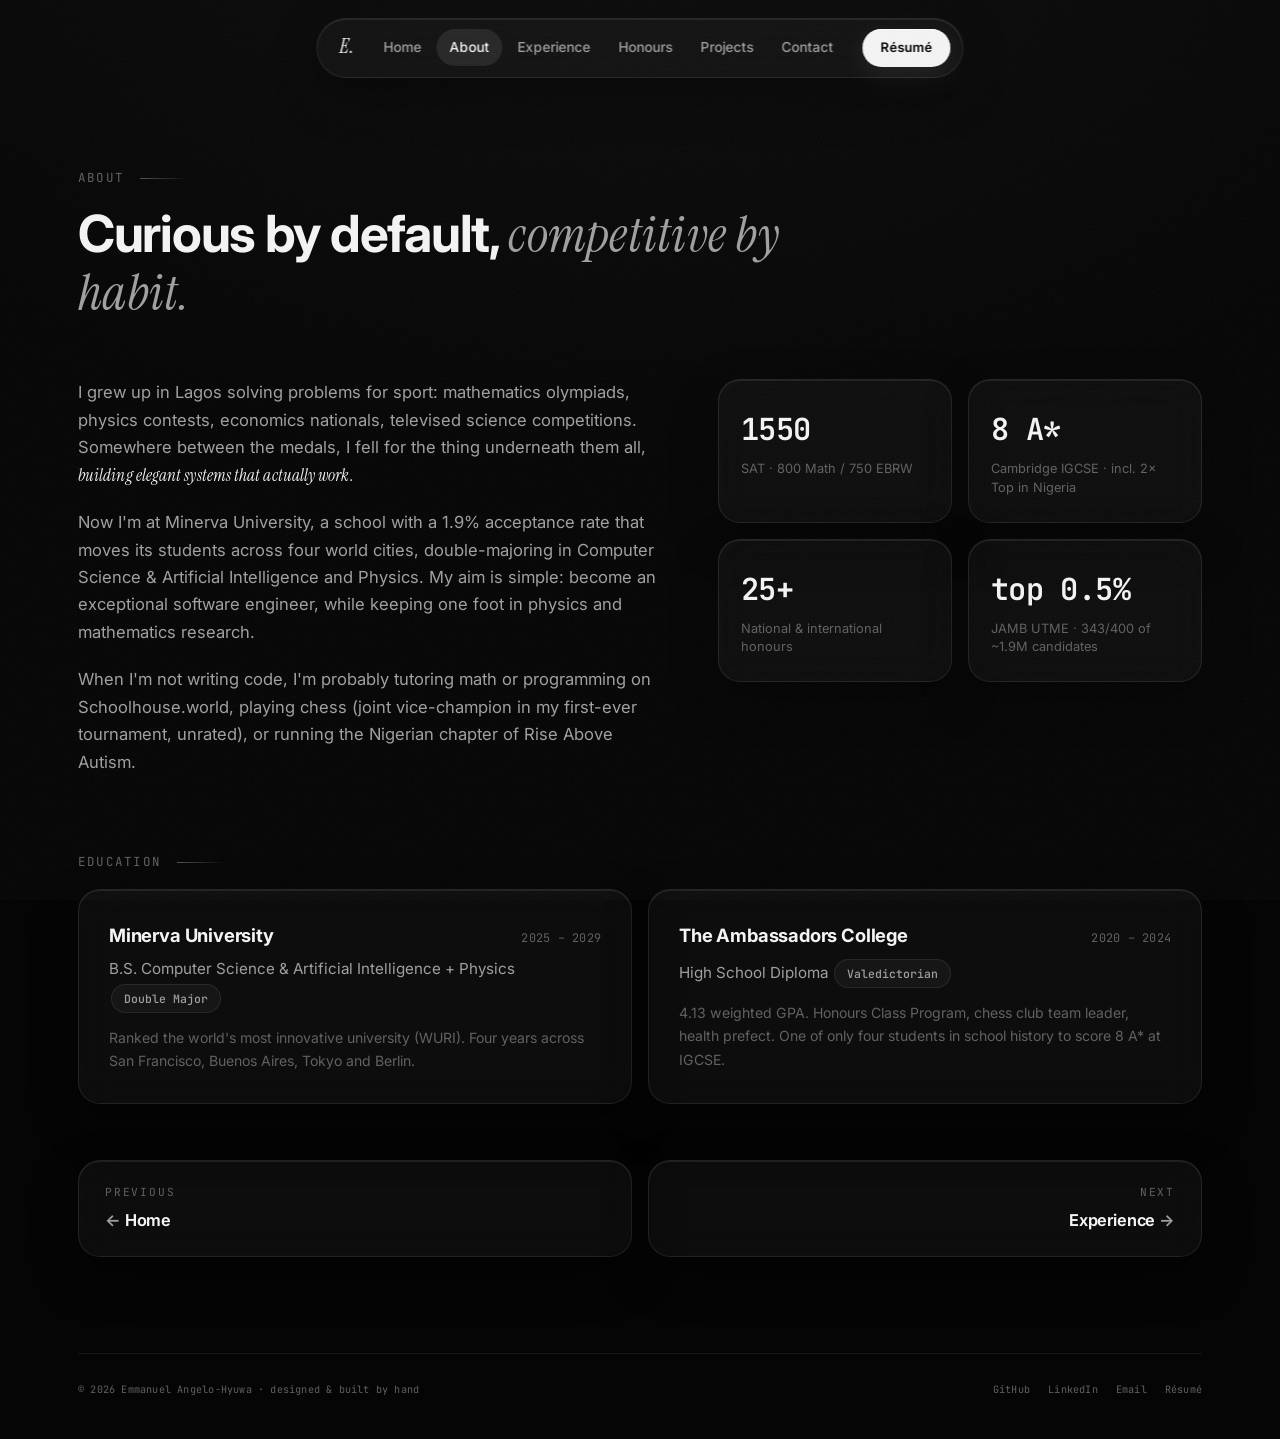
==== about.html @ 628aad0b "Fix link previews: use www.hyuwa.dev, correct declared image size hyuwa.dev (apex) 308-redirects to " ====
<!doctype html>
<html lang="en">
  <head>
    <meta charset="utf-8" />
    <meta name="viewport" content="width=device-width, initial-scale=1" />
    <title>About · Emmanuel Angelo-Hyuwa</title>
    <meta
      name="description"
      content="From olympiads in Lagos to Minerva University. The story, the stats and the education of Emmanuel Angelo-Hyuwa."
    />
    <meta property="og:title" content="About · Emmanuel Angelo-Hyuwa" />
    <meta
      property="og:description"
      content="From olympiads in Lagos to Minerva University."
    />
    <meta property="og:type" content="website" />
    <meta property="og:url" content="https://www.hyuwa.dev/about.html" />
    <meta property="og:image" content="https://www.hyuwa.dev/assets/og-pic-general.png" />
    <meta property="og:image:width" content="1731" />
    <meta property="og:image:height" content="909" />
    <meta name="twitter:card" content="summary_large_image" />
    <meta name="twitter:title" content="About · Emmanuel Angelo-Hyuwa" />
    <meta
      name="twitter:description"
      content="From olympiads in Lagos to Minerva University."
    />
    <meta name="twitter:image" content="https://www.hyuwa.dev/assets/og-pic-twitter.png" />
    <meta name="theme-color" content="#050505" />
    <link rel="preconnect" href="https://fonts.googleapis.com" />
    <link rel="preconnect" href="https://fonts.gstatic.com" crossorigin />
    <link
      href="https://fonts.googleapis.com/css2?family=Inter:wght@400;500;600;700;800&family=Instrument+Serif:ital@0;1&family=JetBrains+Mono:wght@400;500&display=swap"
      rel="stylesheet"
    />
    <link rel="stylesheet" href="css/style.css" />
    <link
      rel="icon"
      href="data:image/svg+xml,<svg xmlns='http://www.w3.org/2000/svg' viewBox='0 0 100 100'><rect width='100' height='100' rx='24' fill='%23050505'/><text x='50' y='70' text-anchor='middle' font-family='Georgia,serif' font-style='italic' font-size='62' fill='%23f4f4f4'>E</text></svg>"
    />
  </head>
  <body>
    <div class="grain" aria-hidden="true"></div>

    <header class="nav glass" id="nav">
      <a href="index.html" class="nav__logo serif">E.</a>
      <nav class="nav__links" id="nav-links" aria-label="Main navigation">
        <a href="index.html">Home</a>
        <a href="about.html" aria-current="page">About</a>
        <a href="experience.html">Experience</a>
        <a href="honours.html">Honours</a>
        <a href="projects.html">Projects</a>
        <a href="contact.html">Contact</a>
      </nav>
      <a href="resume.pdf" target="_blank" rel="noopener" class="btn btn--small btn--primary">Résumé</a>
      <button class="nav__burger" id="nav-burger" aria-label="Menu" aria-expanded="false">
        <i></i><i></i>
      </button>
    </header>

    <main>
      <section class="section page-head">
        <p class="section__eyebrow mono reveal">About</p>
        <h1 class="section__title reveal">
          Curious by default, <em class="serif">competitive by habit.</em>
        </h1>
      </section>

      <section class="section" style="padding-top: 0">
        <div class="about__grid">
          <div class="about__text reveal">
            <p>
              I grew up in Lagos solving problems for sport: mathematics olympiads, physics
              contests, economics nationals, televised science competitions. Somewhere between
              the medals, I fell for the thing underneath them all,
              <em class="serif">building elegant systems that actually work.</em>
            </p>
            <p>
              Now I'm at Minerva University, a school with a 1.9% acceptance rate that moves
              its students across four world cities, double-majoring in Computer Science
              &amp; Artificial Intelligence and Physics. My aim is simple: become an
              exceptional software engineer, while keeping one foot in physics and mathematics
              research.
            </p>
            <p>
              When I'm not writing code, I'm probably tutoring math or programming on
              Schoolhouse.world, playing chess (joint vice-champion in my first-ever
              tournament, unrated), or running the Nigerian chapter of Rise Above Autism.
            </p>
          </div>
          <div class="stats">
            <div class="stat glass card-spot reveal">
              <span class="stat__num mono" data-count="1550">0</span>
              <span class="stat__label">SAT · 800 Math / 750 EBRW</span>
            </div>
            <div class="stat glass card-spot reveal">
              <span class="stat__num mono" data-count="8" data-suffix=" A*">0</span>
              <span class="stat__label">Cambridge IGCSE · incl. 2× Top in Nigeria</span>
            </div>
            <div class="stat glass card-spot reveal">
              <span class="stat__num mono" data-count="25" data-suffix="+">0</span>
              <span class="stat__label">National &amp; international honours</span>
            </div>
            <div class="stat glass card-spot reveal">
              <span class="stat__num mono" data-count="0.5" data-prefix="top " data-suffix="%" data-decimals="1">0</span>
              <span class="stat__label">JAMB UTME · 343/400 of ~1.9M candidates</span>
            </div>
          </div>
        </div>

        <p class="section__eyebrow mono reveal">Education</p>
        <div class="edu">
          <div class="edu__card glass card-spot reveal">
            <div class="edu__head">
              <h3>Minerva University</h3>
              <span class="mono edu__dates">2025 – 2029</span>
            </div>
            <p class="edu__degree">
              B.S. Computer Science &amp; Artificial Intelligence + Physics
              <span class="tag">Double Major</span>
            </p>
            <p class="edu__note">
              Ranked the world's most innovative university (WURI). Four years across
              San Francisco, Buenos Aires, Tokyo and Berlin.
            </p>
          </div>
          <div class="edu__card glass card-spot reveal">
            <div class="edu__head">
              <h3>The Ambassadors College</h3>
              <span class="mono edu__dates">2020 – 2024</span>
            </div>
            <p class="edu__degree">
              High School Diploma <span class="tag">Valedictorian</span>
            </p>
            <p class="edu__note">
              4.13 weighted GPA. Honours Class Program, chess club team leader, health
              prefect. One of only four students in school history to score 8 A* at IGCSE.
            </p>
          </div>
        </div>

        <nav class="pager" aria-label="Page navigation">
          <a href="index.html" class="pager__link pager__link--prev glass card-spot reveal">
            <span class="pager__label mono">Previous</span>
            <span class="pager__title"><i aria-hidden="true">←</i> Home</span>
          </a>
          <a href="experience.html" class="pager__link pager__link--next glass card-spot reveal">
            <span class="pager__label mono">Next</span>
            <span class="pager__title">Experience <i aria-hidden="true">→</i></span>
          </a>
        </nav>
      </section>
    </main>

    <footer class="footer">
      <div class="footer__inner">
        <p class="mono">© <span data-year>2026</span> Emmanuel Angelo-Hyuwa · designed &amp; built by hand</p>
        <nav class="footer__links mono" aria-label="Social links">
          <a href="https://github.com/emmanuelangelo-hyuwa-lang" target="_blank" rel="noopener">GitHub</a>
          <a href="https://linkedin.com/in/trailblaizer" target="_blank" rel="noopener">LinkedIn</a>
          <a href="mailto:kunate0@gmail.com">Email</a>
          <a href="resume.pdf" target="_blank" rel="noopener">Résumé</a>
        </nav>
      </div>
    </footer>

    <button class="to-top glass" id="to-top" aria-label="Back to top">↑</button>

    <script src="js/main.js"></script>
  </body>
</html>
---- css/style.css ----
/* ============================================================
   Emmanuel Angelo-Hyuwa · hand-built, zero dependencies
   Monochrome. Black and white only.
   ============================================================ */

:root {
  --bg: #050505;
  --ink: #f4f4f4;
  --ink-dim: #a0a0a0;
  --ink-faint: #616161;
  --glass-bg: rgba(255, 255, 255, 0.035);
  --glass-border: rgba(255, 255, 255, 0.09);
  --radius: 22px;
  --font-body: "Inter", -apple-system, BlinkMacSystemFont, "Segoe UI", sans-serif;
  --font-serif: "Instrument Serif", Georgia, serif;
  --font-mono: "JetBrains Mono", ui-monospace, "SF Mono", monospace;
  --ease-out: cubic-bezier(0.16, 1, 0.3, 1);
}

/* crossfade between pages where supported */
@view-transition {
  navigation: auto;
}

* {
  margin: 0;
  padding: 0;
  box-sizing: border-box;
}

html {
  scroll-behavior: smooth;
  scroll-padding-top: 110px;
  background: var(--bg);
}

body {
  font-family: var(--font-body);
  background: var(--bg) radial-gradient(120% 70% at 50% -10%, #0d0d0d 0%, rgba(5, 5, 5, 0) 60%) no-repeat;
  color: var(--ink);
  line-height: 1.65;
  overflow-x: hidden;
  -webkit-font-smoothing: antialiased;
}

::selection {
  background: var(--ink);
  color: var(--bg);
}

:focus-visible {
  outline: 2px solid var(--ink);
  outline-offset: 3px;
  border-radius: 4px;
}

.serif {
  font-family: var(--font-serif);
  font-style: italic;
  font-weight: 400;
  letter-spacing: 0.005em;
}

.mono {
  font-family: var(--font-mono);
  font-size: 0.85em;
  letter-spacing: 0.02em;
}

/* ---------- film grain ---------- */
.grain {
  position: fixed;
  inset: 0;
  z-index: 100;
  pointer-events: none;
  opacity: 0.05;
  background-image: url("data:image/svg+xml,%3Csvg xmlns='http://www.w3.org/2000/svg' width='160' height='160'%3E%3Cfilter id='n'%3E%3CfeTurbulence type='fractalNoise' baseFrequency='0.85' numOctaves='2'/%3E%3C/filter%3E%3Crect width='100%25' height='100%25' filter='url(%23n)'/%3E%3C/svg%3E");
}

/* ---------- glass primitives ---------- */
.glass {
  background: var(--glass-bg);
  -webkit-backdrop-filter: blur(20px);
  backdrop-filter: blur(20px);
  border: 1px solid var(--glass-border);
  border-radius: var(--radius);
  box-shadow:
    inset 0 1px 0 rgba(255, 255, 255, 0.08),
    0 18px 45px rgba(0, 0, 0, 0.4);
}

.glass-soft {
  background: rgba(255, 255, 255, 0.025);
  border: 1px solid rgba(255, 255, 255, 0.06);
  border-radius: var(--radius);
}

.card-spot {
  position: relative;
  overflow: hidden;
  transition: transform 0.45s var(--ease-out), border-color 0.35s, box-shadow 0.45s;
}

.card-spot::before {
  content: "";
  position: absolute;
  inset: 0;
  border-radius: inherit;
  background: radial-gradient(
    420px circle at var(--mx, 50%) var(--my, 50%),
    rgba(255, 255, 255, 0.07),
    transparent 55%
  );
  opacity: 0;
  transition: opacity 0.4s;
  pointer-events: none;
}

.card-spot:hover::before {
  opacity: 1;
}

.card-spot:hover {
  transform: translateY(-3px);
  border-color: rgba(255, 255, 255, 0.18);
  box-shadow:
    inset 0 1px 0 rgba(255, 255, 255, 0.1),
    0 24px 60px rgba(0, 0, 0, 0.5);
}

/* ---------- nav ---------- */
.nav {
  position: fixed;
  top: 18px;
  left: 50%;
  transform: translateX(-50%);
  z-index: 50;
  display: flex;
  align-items: center;
  gap: 16px;
  padding: 10px 12px 10px 22px;
  border-radius: 999px;
  transition: box-shadow 0.4s, background 0.4s;
  max-width: calc(100vw - 32px);
}

.nav--scrolled {
  background: rgba(8, 8, 8, 0.6);
  box-shadow:
    inset 0 1px 0 rgba(255, 255, 255, 0.08),
    0 12px 40px rgba(0, 0, 0, 0.55);
}

.nav__logo {
  color: var(--ink);
  text-decoration: none;
  white-space: nowrap;
  font-size: 1.3rem;
  line-height: 1;
  padding-bottom: 2px;
}

.nav__links {
  display: flex;
  gap: 2px;
}

.nav__links a {
  color: var(--ink-dim);
  text-decoration: none;
  font-size: 0.86rem;
  font-weight: 500;
  padding: 7px 13px;
  border-radius: 999px;
  white-space: nowrap;
  transition: color 0.25s, background 0.25s;
}

.nav__links a:hover {
  color: var(--ink);
  background: rgba(255, 255, 255, 0.06);
}

.nav__links a[aria-current="page"] {
  color: var(--ink);
  background: rgba(255, 255, 255, 0.09);
}

/* burger, mobile only */
.nav__burger {
  display: none;
  width: 38px;
  height: 38px;
  border-radius: 50%;
  border: 1px solid var(--glass-border);
  background: rgba(255, 255, 255, 0.05);
  cursor: pointer;
  flex-direction: column;
  align-items: center;
  justify-content: center;
  gap: 5px;
  transition: background 0.3s;
  flex-shrink: 0;
}

.nav__burger:hover {
  background: rgba(255, 255, 255, 0.1);
}

.nav__burger i {
  display: block;
  width: 15px;
  height: 1.6px;
  border-radius: 2px;
  background: var(--ink);
  transition: transform 0.35s var(--ease-out), opacity 0.3s;
}

.nav--open .nav__burger i:first-child {
  transform: translateY(3.3px) rotate(45deg);
}

.nav--open .nav__burger i:last-child {
  transform: translateY(-3.3px) rotate(-45deg);
}

@media (max-width: 860px) {
  .nav {
    gap: 12px;
  }

  .nav__burger {
    display: flex;
  }

  .nav__links {
    position: absolute;
    top: calc(100% + 12px);
    left: 50%;
    transform: translateX(-50%) translateY(-8px);
    width: min(92vw, 340px);
    flex-direction: column;
    gap: 4px;
    padding: 10px;
    border-radius: 22px;
    background: rgba(10, 10, 10, 0.97);
    border: 1px solid var(--glass-border);
    box-shadow:
      inset 0 1px 0 rgba(255, 255, 255, 0.08),
      0 24px 60px rgba(0, 0, 0, 0.6);
    opacity: 0;
    visibility: hidden;
    pointer-events: none;
    transition: opacity 0.3s var(--ease-out), transform 0.3s var(--ease-out), visibility 0.3s;
  }

  .nav--open .nav__links {
    opacity: 1;
    visibility: visible;
    pointer-events: auto;
    transform: translateX(-50%) translateY(0);
  }

  .nav__links a {
    font-size: 0.95rem;
    padding: 12px 18px;
    border-radius: 14px;
  }
}

/* ---------- buttons ---------- */
.btn {
  display: inline-flex;
  align-items: center;
  gap: 8px;
  padding: 13px 26px;
  border-radius: 999px;
  font-weight: 600;
  font-size: 0.92rem;
  text-decoration: none;
  transition: transform 0.35s var(--ease-out), box-shadow 0.35s, background 0.3s;
  position: relative;
  overflow: hidden;
}

.btn:hover {
  transform: translateY(-2px);
}

.btn--small {
  padding: 8px 18px;
  font-size: 0.82rem;
}

.btn--primary {
  color: var(--bg);
  background: var(--ink);
  box-shadow:
    inset 0 1px 0 rgba(255, 255, 255, 0.8),
    0 8px 28px rgba(255, 255, 255, 0.08);
}

.btn--primary::after {
  content: "";
  position: absolute;
  inset: 0;
  background: linear-gradient(115deg, transparent 35%, rgba(255, 255, 255, 0.65) 50%, transparent 65%);
  background-size: 250% 100%;
  background-position: 130% 0;
  transition: background-position 0.8s var(--ease-out);
}

.btn--primary:hover::after {
  background-position: -30% 0;
}

.btn--primary:hover {
  box-shadow:
    inset 0 1px 0 rgba(255, 255, 255, 0.8),
    0 12px 36px rgba(255, 255, 255, 0.14);
}

.btn--ghost {
  color: var(--ink);
  background: rgba(255, 255, 255, 0.05);
  border: 1px solid var(--glass-border);
  -webkit-backdrop-filter: blur(14px);
  backdrop-filter: blur(14px);
}

.btn--ghost:hover {
  background: rgba(255, 255, 255, 0.1);
}

/* ---------- hero (home) ---------- */
.hero {
  min-height: 100svh;
  max-width: 1180px;
  margin: 0 auto;
  padding: 150px 28px 90px;
  display: grid;
  grid-template-columns: 1.25fr 0.75fr;
  align-items: center;
  gap: 60px;
  position: relative;
}

/* live n-body simulation canvas, behind the hero content */
.hero__sim {
  position: absolute;
  inset: 0;
  z-index: 0;
  pointer-events: none;
}

.hero__content,
.hero__portrait {
  position: relative;
  z-index: 1;
}

.hero__sim-note {
  position: absolute;
  left: 28px;
  bottom: 26px;
  z-index: 1;
  color: var(--ink-faint);
  font-size: 0.68rem;
  letter-spacing: 0.18em;
  text-transform: uppercase;
}

.hero__eyebrow {
  color: var(--ink-dim);
  font-size: 0.78rem;
  margin-bottom: 28px;
  display: inline-flex;
  align-items: center;
  gap: 10px;
  flex-wrap: wrap;
  padding: 8px 16px;
  border-radius: 999px;
  background: rgba(255, 255, 255, 0.03);
  border: 1px solid rgba(255, 255, 255, 0.07);
}

.pulse-dot {
  width: 7px;
  height: 7px;
  border-radius: 50%;
  background: var(--ink);
  box-shadow: 0 0 0 0 rgba(255, 255, 255, 0.5);
  animation: pulse 2.4s infinite;
  flex-shrink: 0;
}

@keyframes pulse {
  70% { box-shadow: 0 0 0 9px rgba(255, 255, 255, 0); }
  100% { box-shadow: 0 0 0 0 rgba(255, 255, 255, 0); }
}

.hero__title {
  font-size: clamp(3rem, 7.2vw, 5.6rem);
  font-weight: 800;
  line-height: 1.02;
  letter-spacing: -0.035em;
  margin-bottom: 24px;
}

.hero__line {
  display: block;
  overflow: hidden;
}

.hero__line .ch {
  display: inline-block;
  opacity: 0;
  transform: translateY(110%);
  filter: blur(5px);
  transition:
    transform 0.85s var(--ease-out),
    opacity 0.65s ease,
    filter 0.75s ease;
  will-change: transform;
}

body.loaded .hero__line .ch {
  opacity: 1;
  transform: none;
  filter: none;
}

/* the accent line animates as one piece: transform + background-clip must live
   on the same element, or Chromium renders the gradient text invisible */
.hero__line-inner {
  display: inline-block;
  opacity: 0;
  transform: translateY(110%);
  transition:
    transform 0.9s var(--ease-out) 0.45s,
    opacity 0.7s ease 0.45s;
}

body.loaded .hero__line-inner {
  opacity: 1;
  transform: none;
}

.hero__line--accent {
  font-weight: 400;
  background: linear-gradient(180deg, #ffffff 20%, #8c8c8c 100%);
  -webkit-background-clip: text;
  background-clip: text;
  color: transparent;
}

.hero__roles {
  color: var(--ink-dim);
  font-size: 0.92rem;
  margin-bottom: 20px;
  display: flex;
  align-items: center;
  gap: 8px;
  min-height: 1.6em;
}

.hero__roles-prefix {
  color: var(--ink-faint);
}

.caret {
  display: inline-block;
  width: 9px;
  height: 1.15em;
  background: var(--ink);
  animation: blink 1.05s steps(1) infinite;
}

@keyframes blink {
  50% { opacity: 0; }
}

.hero__sub {
  color: var(--ink-dim);
  font-size: clamp(1.02rem, 1.5vw, 1.15rem);
  max-width: 34rem;
  margin-bottom: 38px;
}

.hero__sub .serif {
  color: var(--ink);
}

.age {
  color: var(--ink);
  font-variant-numeric: tabular-nums;
}

.hero__cta {
  display: flex;
  gap: 14px;
  flex-wrap: wrap;
}

/* portrait */
.hero__portrait {
  display: flex;
  justify-content: center;
}

.portrait {
  position: relative;
  padding: 14px;
  border-radius: 30px;
  max-width: 340px;
  transform-style: preserve-3d;
  transition: transform 0.25s ease-out;
}

.portrait img {
  display: block;
  width: 100%;
  border-radius: 20px;
  filter: grayscale(1) contrast(1.06);
}

.portrait__sheen {
  position: absolute;
  inset: 14px;
  border-radius: 20px;
  background: linear-gradient(
    115deg,
    transparent 30%,
    rgba(255, 255, 255, 0.12) 46%,
    rgba(255, 255, 255, 0.03) 54%,
    transparent 70%
  );
  background-size: 250% 250%;
  animation: sheen 8s ease-in-out infinite;
  pointer-events: none;
}

@keyframes sheen {
  0%, 55%, 100% { background-position: 130% 0; }
  25% { background-position: -30% 0; }
}

.portrait__badge {
  position: absolute;
  bottom: -16px;
  left: 50%;
  transform: translateX(-50%);
  white-space: nowrap;
  padding: 9px 18px;
  border-radius: 999px;
  font-size: 0.72rem;
  color: var(--ink-dim);
  display: flex;
  align-items: center;
  gap: 8px;
}

/* scroll cue */
.scroll-cue {
  position: absolute;
  bottom: 26px;
  left: 50%;
  transform: translateX(-50%);
  z-index: 1;
  display: flex;
  flex-direction: column;
  align-items: center;
  gap: 8px;
  color: var(--ink-faint);
  font-size: 0.68rem;
  text-decoration: none;
  letter-spacing: 0.22em;
  text-transform: uppercase;
}

.scroll-cue i {
  width: 1px;
  height: 42px;
  background: linear-gradient(180deg, var(--ink-dim), transparent);
  animation: cue 2s ease-in-out infinite;
  transform-origin: top;
}

@keyframes cue {
  0% { transform: scaleY(0); opacity: 0; }
  35% { transform: scaleY(1); opacity: 1; }
  100% { transform: scaleY(1) translateY(24px); opacity: 0; }
}

/* ---------- marquee ---------- */
.marquee {
  overflow: hidden;
  border-left: none;
  border-right: none;
  border-radius: 0;
  padding: 16px 0;
  -webkit-mask-image: linear-gradient(90deg, transparent, #000 8%, #000 92%, transparent);
  mask-image: linear-gradient(90deg, transparent, #000 8%, #000 92%, transparent);
}

.marquee__track {
  display: flex;
  align-items: center;
  gap: 34px;
  width: max-content;
  animation: marquee 46s linear infinite;
}

.marquee:hover .marquee__track {
  animation-play-state: paused;
}

.marquee__track span {
  color: var(--ink-dim);
  font-size: 0.82rem;
  white-space: nowrap;
}

.marquee__track i {
  color: var(--ink-faint);
  font-style: normal;
  font-size: 0.72rem;
}

@keyframes marquee {
  to { transform: translateX(-50%); }
}

/* ---------- sections ---------- */
.section {
  max-width: 1180px;
  margin: 0 auto;
  padding: 96px 28px 24px;
}

.page-head {
  padding-top: 168px;
  padding-bottom: 8px;
}

.section__eyebrow {
  color: var(--ink-faint);
  font-size: 0.78rem;
  text-transform: uppercase;
  letter-spacing: 0.18em;
  margin-bottom: 16px;
  display: flex;
  align-items: center;
  gap: 16px;
}

.section__eyebrow::after {
  content: "";
  width: 48px;
  height: 1px;
  background: linear-gradient(90deg, rgba(255, 255, 255, 0.3), transparent);
}

.section__title {
  font-size: clamp(2rem, 4.4vw, 3.2rem);
  font-weight: 700;
  letter-spacing: -0.025em;
  line-height: 1.12;
  margin-bottom: 22px;
  max-width: 48rem;
}

.section__title em {
  font-weight: 400;
  color: var(--ink-dim);
}

.section__sub {
  color: var(--ink-faint);
  margin: -6px 0 12px;
  font-size: 0.98rem;
  max-width: 36rem;
}

/* ---------- explore grid (home) ---------- */
.explore {
  display: grid;
  grid-template-columns: 1fr 1fr;
  gap: 16px;
  margin-top: 34px;
}

.explore__card {
  display: flex;
  flex-direction: column;
  padding: 32px 30px 26px;
  text-decoration: none;
  color: var(--ink);
  min-height: 190px;
}

.explore__idx {
  color: var(--ink-faint);
  font-size: 0.72rem;
  margin-bottom: 18px;
}

.explore__card h3 {
  font-size: 1.35rem;
  font-weight: 700;
  letter-spacing: -0.015em;
  margin-bottom: 8px;
}

.explore__card p {
  color: var(--ink-dim);
  font-size: 0.92rem;
  flex: 1;
}

.explore__foot {
  display: flex;
  justify-content: space-between;
  align-items: center;
  margin-top: 22px;
}

.explore__hint {
  color: var(--ink-faint);
  font-size: 0.72rem;
}

.explore__arrow {
  color: var(--ink);
  font-size: 1.1rem;
  transition: transform 0.35s var(--ease-out);
}

.explore__card:hover .explore__arrow {
  transform: translateX(6px);
}

/* ---------- about ---------- */
.about__grid {
  display: grid;
  grid-template-columns: 1.1fr 0.9fr;
  gap: 48px;
  margin-bottom: 56px;
  margin-top: 28px;
}

.about__text p {
  color: var(--ink-dim);
  margin-bottom: 20px;
  font-size: 1.04rem;
}

.about__text .serif {
  color: var(--ink);
}

.stats {
  display: grid;
  grid-template-columns: 1fr 1fr;
  gap: 16px;
  align-content: start;
}

.stat {
  padding: 24px 22px;
}

.stat__num {
  display: block;
  font-size: 1.9rem;
  font-weight: 600;
  letter-spacing: -0.02em;
  font-variant-numeric: tabular-nums;
  color: var(--ink);
}

.stat__label {
  display: block;
  margin-top: 6px;
  color: var(--ink-faint);
  font-size: 0.8rem;
  line-height: 1.45;
}

/* education */
.edu {
  display: grid;
  grid-template-columns: 1fr 1fr;
  gap: 16px;
}

.edu__card {
  padding: 30px;
}

.edu__head {
  display: flex;
  justify-content: space-between;
  align-items: baseline;
  gap: 12px;
  margin-bottom: 6px;
}

.edu__head h3 {
  font-size: 1.15rem;
  font-weight: 700;
  letter-spacing: -0.01em;
}

.edu__dates {
  color: var(--ink-faint);
  font-size: 0.74rem;
  white-space: nowrap;
}

.edu__degree {
  color: var(--ink-dim);
  font-size: 0.95rem;
  margin-bottom: 10px;
}

.edu__note {
  color: var(--ink-faint);
  font-size: 0.88rem;
}

.tag {
  display: inline-block;
  padding: 4px 12px;
  margin: 3px 2px;
  border-radius: 999px;
  font-size: 0.72rem;
  font-weight: 500;
  font-family: var(--font-mono);
  color: var(--ink-dim);
  background: rgba(255, 255, 255, 0.04);
  border: 1px solid rgba(255, 255, 255, 0.08);
  white-space: nowrap;
  transition: border-color 0.3s, color 0.3s;
}

.tag:hover {
  border-color: rgba(255, 255, 255, 0.4);
  color: var(--ink);
}

/* ---------- experience ---------- */
.xp {
  display: flex;
  flex-direction: column;
  gap: 14px;
  margin-top: 28px;
}

.xp__row {
  display: grid;
  grid-template-columns: 190px 1fr;
  gap: 26px;
  padding: 28px 30px;
}

.xp__when {
  color: var(--ink-faint);
  font-size: 0.76rem;
  padding-top: 5px;
}

.xp__body h3 {
  font-size: 1.08rem;
  font-weight: 700;
  letter-spacing: -0.01em;
  margin-bottom: 8px;
}

.xp__org {
  color: var(--ink-dim);
  font-weight: 500;
  font-size: 0.92rem;
}

.xp__body p {
  color: var(--ink-dim);
  font-size: 0.94rem;
}

/* ---------- scoreboard ---------- */
.scores {
  display: grid;
  grid-template-columns: 1fr 1fr;
  gap: 16px;
  margin-top: 28px;
}

.score {
  padding: 28px 30px;
}

.score__head {
  display: flex;
  justify-content: space-between;
  align-items: baseline;
  gap: 12px;
  margin-bottom: 16px;
}

.score__head h3 {
  font-size: 1.05rem;
  font-weight: 700;
}

.score__val {
  font-size: 1.5rem;
  font-weight: 600;
  color: var(--ink);
  font-variant-numeric: tabular-nums;
}

.score__of {
  font-size: 0.8rem;
  color: var(--ink-faint);
}

.score__bar {
  height: 6px;
  border-radius: 6px;
  background: rgba(255, 255, 255, 0.07);
  overflow: hidden;
  margin-bottom: 14px;
}

.score__bar i {
  display: block;
  height: 100%;
  width: 0%;
  border-radius: 6px;
  background: linear-gradient(90deg, #8c8c8c, #f4f4f4);
  transition: width 1.6s var(--ease-out);
}

.score__note {
  color: var(--ink-faint);
  font-size: 0.82rem;
}

/* ---------- achievements timeline ---------- */
.timeline__year {
  margin: 46px 0 18px;
  display: flex;
  align-items: center;
  gap: 18px;
}

.timeline__year span {
  color: var(--ink);
  font-size: 0.95rem;
  font-weight: 600;
}

.timeline__year b {
  color: var(--ink-faint);
  font-size: 0.7rem;
  font-weight: 500;
  padding: 4px 12px;
  border-radius: 999px;
  border: 1px solid rgba(255, 255, 255, 0.08);
  background: rgba(255, 255, 255, 0.03);
}

.timeline__year::after {
  content: "";
  flex: 1;
  height: 1px;
  background: linear-gradient(90deg, rgba(255, 255, 255, 0.12), transparent);
}

.timeline__items {
  display: grid;
  grid-template-columns: repeat(3, 1fr);
  gap: 14px;
}

.ach {
  padding: 22px 24px;
}

.ach h4 {
  font-size: 0.95rem;
  font-weight: 650;
  letter-spacing: -0.005em;
  margin-bottom: 8px;
}

.ach p {
  color: var(--ink-faint);
  font-size: 0.84rem;
}

/* ---------- projects ---------- */
.projects {
  display: grid;
  grid-template-columns: repeat(3, 1fr);
  gap: 16px;
  margin: 28px 0 20px;
}

.project {
  padding: 30px 28px;
  display: flex;
  flex-direction: column;
}

.project h3 {
  font-size: 1.08rem;
  font-weight: 700;
  margin-bottom: 10px;
}

.project p {
  color: var(--ink-dim);
  font-size: 0.9rem;
  flex: 1;
  margin-bottom: 18px;
}

.skills {
  display: grid;
  grid-template-columns: 1fr 1fr;
  gap: 16px;
}

.skills__col {
  padding: 24px 26px;
}

.skills__col h4 {
  color: var(--ink-dim);
  font-size: 0.78rem;
  margin-bottom: 14px;
  font-weight: 500;
}

/* ---------- contact / CTA ---------- */
.contact {
  padding: 70px 48px;
  text-align: center;
  border-radius: 32px;
  margin-top: 28px;
}

.contact__title {
  font-size: clamp(1.9rem, 4.5vw, 3.2rem);
  font-weight: 700;
  letter-spacing: -0.025em;
  line-height: 1.1;
  margin-bottom: 18px;
}

.contact__title em {
  font-weight: 400;
  color: var(--ink-dim);
}

.contact__sub {
  color: var(--ink-dim);
  max-width: 32rem;
  margin: 0 auto 36px;
}

.contact .hero__cta {
  justify-content: center;
}

.contact__meta {
  margin-top: 36px;
  color: var(--ink-faint);
  font-size: 0.78rem;
  display: flex;
  justify-content: center;
  align-items: center;
  gap: 10px;
  flex-wrap: wrap;
}

/* ---------- pager (prev / next) ---------- */
.pager {
  display: grid;
  grid-template-columns: 1fr 1fr;
  gap: 16px;
  margin-top: 56px;
}

.pager__link {
  display: flex;
  flex-direction: column;
  gap: 6px;
  padding: 22px 26px;
  text-decoration: none;
  color: var(--ink);
}

.pager__link--next {
  text-align: right;
  align-items: flex-end;
}

.pager__link--next:only-child {
  grid-column: 2;
}

.pager__label {
  color: var(--ink-faint);
  font-size: 0.7rem;
  text-transform: uppercase;
  letter-spacing: 0.16em;
}

.pager__title {
  font-weight: 650;
  font-size: 1.02rem;
  letter-spacing: -0.01em;
}

.pager__title i {
  font-style: normal;
  color: var(--ink-dim);
  display: inline-block;
  transition: transform 0.35s var(--ease-out);
}

.pager__link--next:hover .pager__title i {
  transform: translateX(5px);
}

.pager__link--prev:hover .pager__title i {
  transform: translateX(-5px);
}

/* ---------- footer ---------- */
.footer {
  max-width: 1180px;
  margin: 0 auto;
  padding: 72px 28px 40px;
}

.footer__inner {
  border-top: 1px solid rgba(255, 255, 255, 0.07);
  padding-top: 28px;
  display: flex;
  justify-content: space-between;
  align-items: center;
  gap: 16px;
  flex-wrap: wrap;
  color: var(--ink-faint);
  font-size: 0.75rem;
}

.footer__links {
  display: flex;
  gap: 18px;
  flex-wrap: wrap;
}

.footer__links a {
  color: var(--ink-faint);
  text-decoration: none;
  transition: color 0.25s;
}

.footer__links a:hover {
  color: var(--ink);
}

.footer__age {
  width: 100%;
  font-variant-numeric: tabular-nums;
}

/* back to top */
.to-top {
  position: fixed;
  right: 22px;
  bottom: 22px;
  width: 46px;
  height: 46px;
  border-radius: 50%;
  color: var(--ink);
  font-size: 1.1rem;
  z-index: 60;
  cursor: pointer;
  opacity: 0;
  transform: translateY(16px);
  pointer-events: none;
  transition: opacity 0.4s, transform 0.4s var(--ease-out), background 0.3s;
}

.to-top--show {
  opacity: 1;
  transform: none;
  pointer-events: auto;
}

.to-top:hover {
  background: rgba(255, 255, 255, 0.1);
}

/* ---------- reveal animations ---------- */
.reveal {
  opacity: 0;
  transform: translateY(22px);
  transition:
    opacity 0.8s var(--ease-out),
    transform 0.8s var(--ease-out);
}

.reveal.in {
  opacity: 1;
  transform: none;
}

/* ---------- responsive ---------- */
@media (max-width: 900px) {
  .hero {
    grid-template-columns: 1fr;
    padding-top: 130px;
    gap: 48px;
  }

  .hero__portrait {
    order: -1;
  }

  .portrait {
    max-width: 240px;
  }

  .scroll-cue,
  .hero__sim-note {
    display: none;
  }

  .about__grid,
  .edu,
  .skills,
  .scores,
  .explore,
  .projects,
  .timeline__items,
  .pager {
    grid-template-columns: 1fr;
  }

  .pager__link--next:only-child {
    grid-column: auto;
  }

  .xp__row {
    grid-template-columns: 1fr;
    gap: 8px;
  }

  .contact {
    padding: 52px 26px;
  }

  .page-head {
    padding-top: 140px;
  }

  .section {
    padding-top: 72px;
  }
}

@media (min-width: 901px) and (max-width: 1100px) {
  .timeline__items {
    grid-template-columns: 1fr 1fr;
  }
}

/* ---------- reduced motion ---------- */
@media (prefers-reduced-motion: reduce) {
  *,
  *::before,
  *::after {
    animation-duration: 0.01ms !important;
    animation-iteration-count: 1 !important;
    transition-duration: 0.01ms !important;
  }

  html {
    scroll-behavior: auto;
  }

  .hero__line .ch,
  .hero__line-inner {
    opacity: 1;
    transform: none;
    filter: none;
  }

  .hero__sim,
  .hero__sim-note {
    display: none;
  }
}
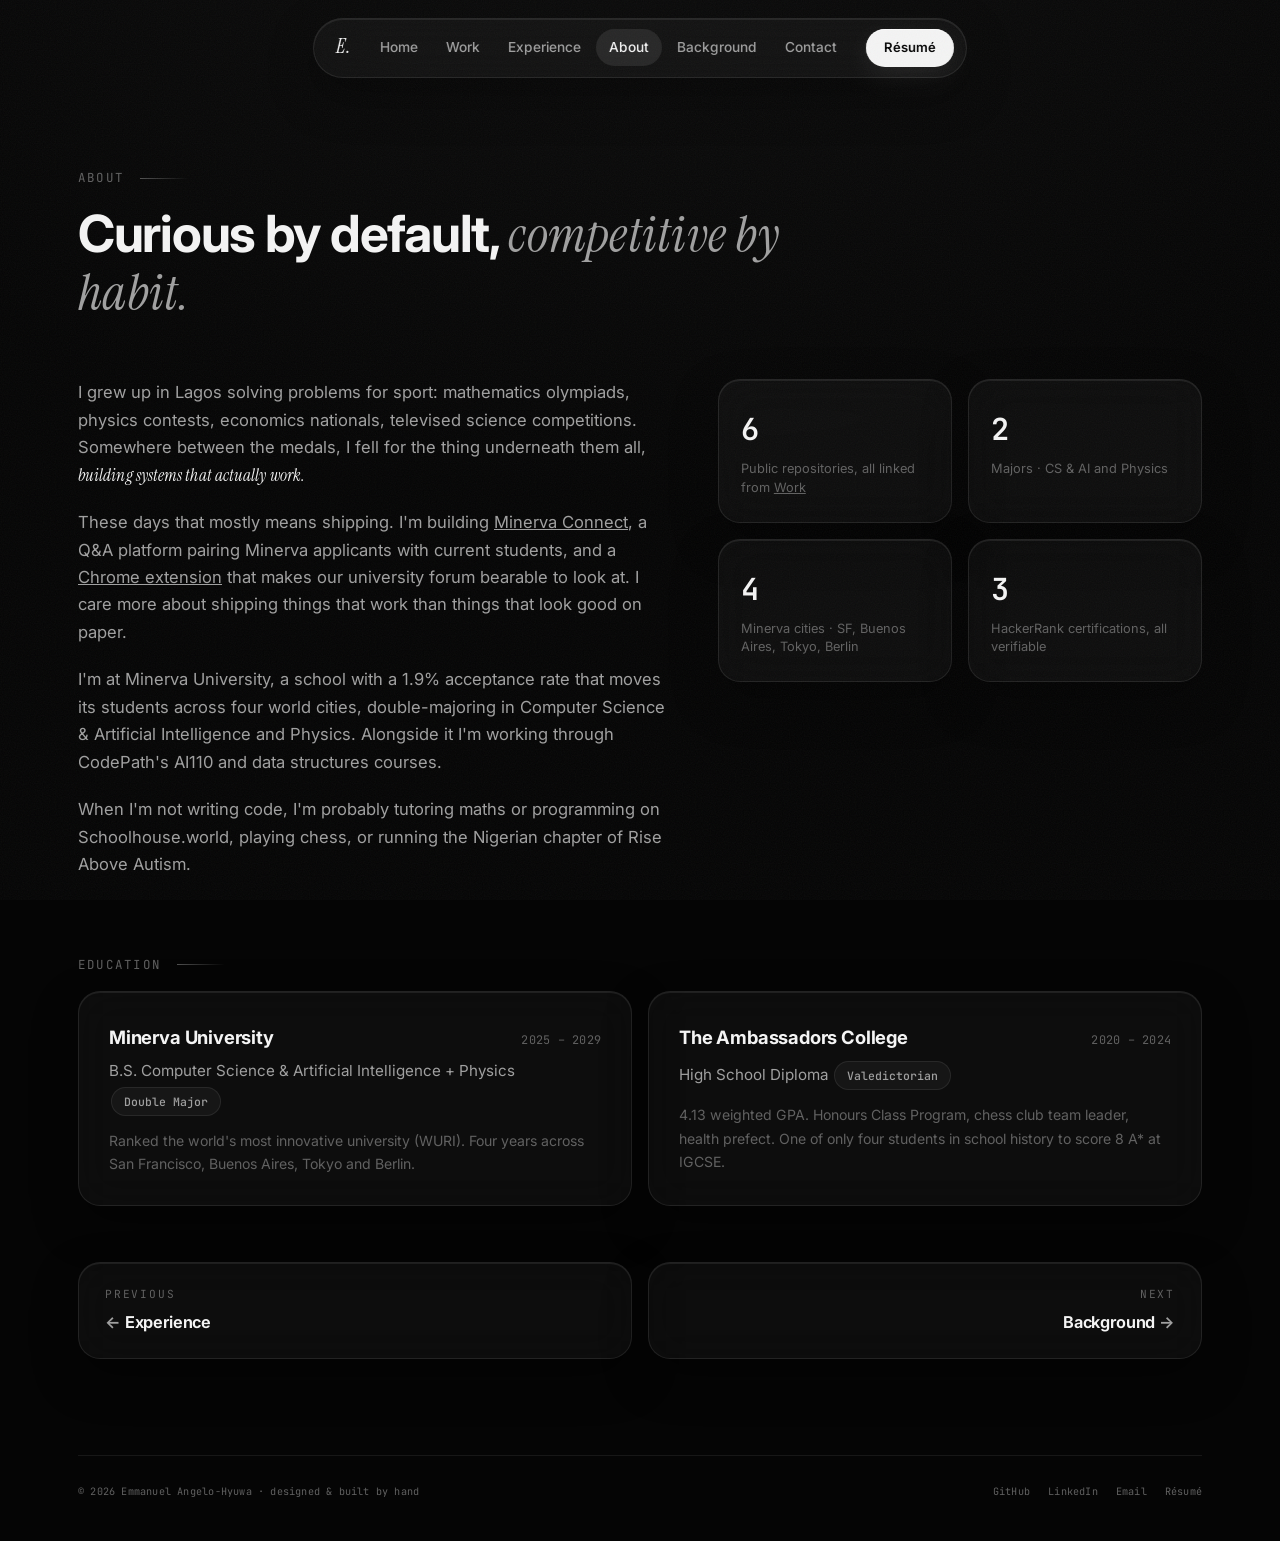
==== commit 866a87aa: "Lead with current work: link real repos, demote school-era record Content only, the design system is" ====
--- a/about.html
+++ b/about.html
@@ -6,12 +6,12 @@
     <title>About · Emmanuel Angelo-Hyuwa</title>
     <meta
       name="description"
-      content="From olympiads in Lagos to Minerva University. The story, the stats and the education of Emmanuel Angelo-Hyuwa."
+      content="How Emmanuel Angelo-Hyuwa got from solving problems for sport in Lagos to building software at Minerva University."
     />
     <meta property="og:title" content="About · Emmanuel Angelo-Hyuwa" />
     <meta
       property="og:description"
-      content="From olympiads in Lagos to Minerva University."
+      content="From solving problems for sport in Lagos to shipping software at Minerva University."
     />
     <meta property="og:type" content="website" />
     <meta property="og:url" content="https://www.hyuwa.dev/about.html" />
@@ -22,7 +22,7 @@
     <meta name="twitter:title" content="About · Emmanuel Angelo-Hyuwa" />
     <meta
       name="twitter:description"
-      content="From olympiads in Lagos to Minerva University."
+      content="From solving problems for sport in Lagos to shipping software at Minerva University."
     />
     <meta name="twitter:image" content="https://www.hyuwa.dev/assets/og-pic-twitter.png" />
     <meta name="theme-color" content="#050505" />
@@ -45,10 +45,10 @@
       <a href="index.html" class="nav__logo serif">E.</a>
       <nav class="nav__links" id="nav-links" aria-label="Main navigation">
         <a href="index.html">Home</a>
+        <a href="projects.html">Work</a>
+        <a href="experience.html">Experience</a>
         <a href="about.html" aria-current="page">About</a>
-        <a href="experience.html">Experience</a>
-        <a href="honours.html">Honours</a>
-        <a href="projects.html">Projects</a>
+        <a href="honours.html">Background</a>
         <a href="contact.html">Contact</a>
       </nav>
       <a href="resume.pdf" target="_blank" rel="noopener" class="btn btn--small btn--primary">Résumé</a>
@@ -72,37 +72,55 @@
               I grew up in Lagos solving problems for sport: mathematics olympiads, physics
               contests, economics nationals, televised science competitions. Somewhere between
               the medals, I fell for the thing underneath them all,
-              <em class="serif">building elegant systems that actually work.</em>
+              <em class="serif">building systems that actually work.</em>
             </p>
             <p>
-              Now I'm at Minerva University, a school with a 1.9% acceptance rate that moves
-              its students across four world cities, double-majoring in Computer Science
-              &amp; Artificial Intelligence and Physics. My aim is simple: become an
-              exceptional software engineer, while keeping one foot in physics and mathematics
-              research.
+              These days that mostly means shipping. I'm building
+              <a
+                href="https://github.com/emmanuelangelo-hyuwa-lang/minerva-workstudy"
+                target="_blank"
+                rel="noopener"
+                style="color: inherit"
+                >Minerva Connect</a
+              >, a Q&amp;A platform pairing Minerva applicants with current students, and a
+              <a
+                href="https://github.com/emmanuelangelo-hyuwa-lang/minerva-forum"
+                target="_blank"
+                rel="noopener"
+                style="color: inherit"
+                >Chrome extension</a
+              >
+              that makes our university forum bearable to look at. I care more about shipping
+              things that work than things that look good on paper.
             </p>
             <p>
-              When I'm not writing code, I'm probably tutoring math or programming on
-              Schoolhouse.world, playing chess (joint vice-champion in my first-ever
-              tournament, unrated), or running the Nigerian chapter of Rise Above Autism.
+              I'm at Minerva University, a school with a 1.9% acceptance rate that moves its
+              students across four world cities, double-majoring in Computer Science &amp;
+              Artificial Intelligence and Physics. Alongside it I'm working through CodePath's
+              AI110 and data structures courses.
+            </p>
+            <p>
+              When I'm not writing code, I'm probably tutoring maths or programming on
+              Schoolhouse.world, playing chess, or running the Nigerian chapter of Rise Above
+              Autism.
             </p>
           </div>
           <div class="stats">
             <div class="stat glass card-spot reveal">
-              <span class="stat__num mono" data-count="1550">0</span>
-              <span class="stat__label">SAT · 800 Math / 750 EBRW</span>
+              <span class="stat__num mono" data-count="6">0</span>
+              <span class="stat__label">Public repositories, all linked from <a href="projects.html" style="color: inherit">Work</a></span>
             </div>
             <div class="stat glass card-spot reveal">
-              <span class="stat__num mono" data-count="8" data-suffix=" A*">0</span>
-              <span class="stat__label">Cambridge IGCSE · incl. 2× Top in Nigeria</span>
+              <span class="stat__num mono" data-count="2">0</span>
+              <span class="stat__label">Majors · CS &amp; AI and Physics</span>
             </div>
             <div class="stat glass card-spot reveal">
-              <span class="stat__num mono" data-count="25" data-suffix="+">0</span>
-              <span class="stat__label">National &amp; international honours</span>
+              <span class="stat__num mono" data-count="4">0</span>
+              <span class="stat__label">Minerva cities · SF, Buenos Aires, Tokyo, Berlin</span>
             </div>
             <div class="stat glass card-spot reveal">
-              <span class="stat__num mono" data-count="0.5" data-prefix="top " data-suffix="%" data-decimals="1">0</span>
-              <span class="stat__label">JAMB UTME · 343/400 of ~1.9M candidates</span>
+              <span class="stat__num mono" data-count="3">0</span>
+              <span class="stat__label">HackerRank certifications, all verifiable</span>
             </div>
           </div>
         </div>
@@ -139,13 +157,13 @@
         </div>
 
         <nav class="pager" aria-label="Page navigation">
-          <a href="index.html" class="pager__link pager__link--prev glass card-spot reveal">
+          <a href="experience.html" class="pager__link pager__link--prev glass card-spot reveal">
             <span class="pager__label mono">Previous</span>
-            <span class="pager__title"><i aria-hidden="true">←</i> Home</span>
+            <span class="pager__title"><i aria-hidden="true">←</i> Experience</span>
           </a>
-          <a href="experience.html" class="pager__link pager__link--next glass card-spot reveal">
+          <a href="honours.html" class="pager__link pager__link--next glass card-spot reveal">
             <span class="pager__label mono">Next</span>
-            <span class="pager__title">Experience <i aria-hidden="true">→</i></span>
+            <span class="pager__title">Background <i aria-hidden="true">→</i></span>
           </a>
         </nav>
       </section>
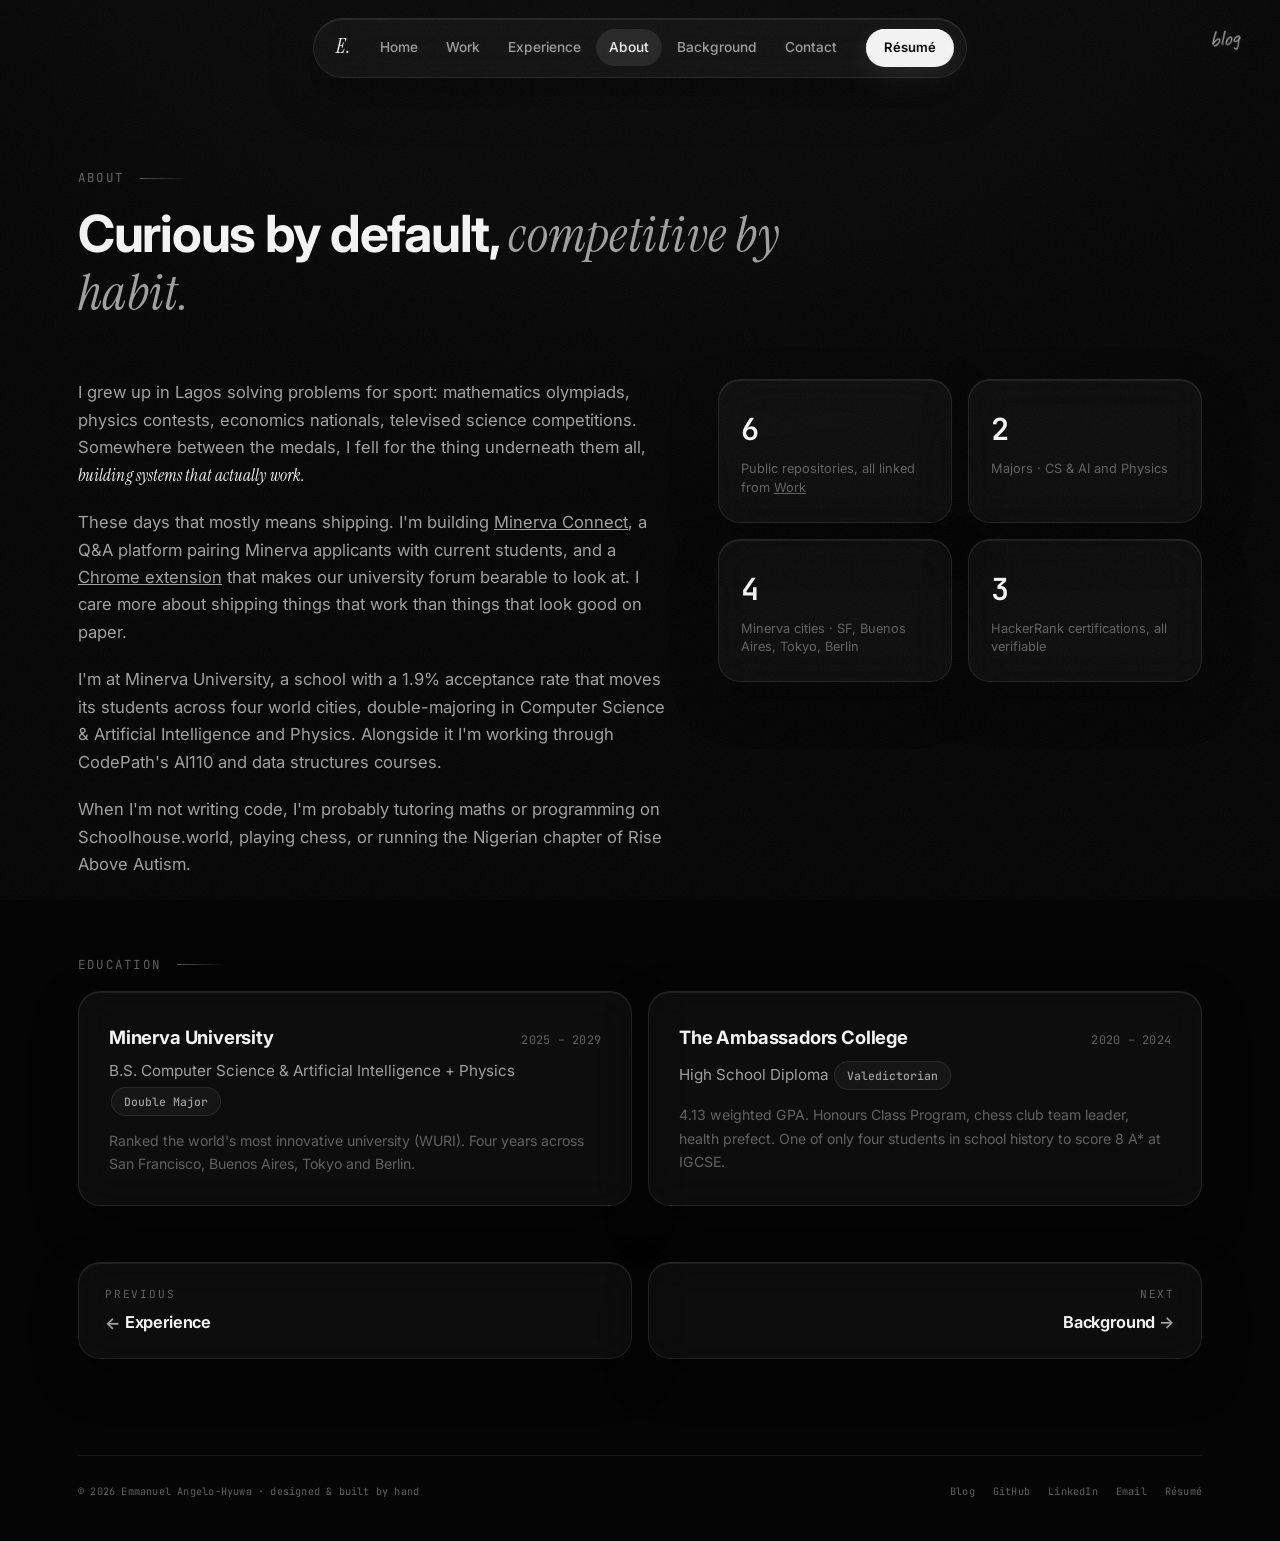
==== commit bfaf7b8f: "Add blog with server-verified studio, plus green interaction accent Interaction - Site stays monochr" ====
--- a/about.html
+++ b/about.html
@@ -29,7 +29,7 @@
     <link rel="preconnect" href="https://fonts.googleapis.com" />
     <link rel="preconnect" href="https://fonts.gstatic.com" crossorigin />
     <link
-      href="https://fonts.googleapis.com/css2?family=Inter:wght@400;500;600;700;800&family=Instrument+Serif:ital@0;1&family=JetBrains+Mono:wght@400;500&display=swap"
+      href="https://fonts.googleapis.com/css2?family=Inter:wght@400;500;600;700;800&family=Instrument+Serif:ital@0;1&family=JetBrains+Mono:wght@400;500&family=Caveat:wght@500;600&display=swap"
       rel="stylesheet"
     />
     <link rel="stylesheet" href="css/style.css" />
@@ -56,6 +56,15 @@
         <i></i><i></i>
       </button>
     </header>
+
+    <a class="scrawl" href="blog.html">
+      blog
+      <svg viewBox="0 0 120 52" aria-hidden="true">
+        <path
+          d="M60 5C30 3 6 12 5 26c-1 14 26 22 56 21 28-1 54-9 54-22C114 12 90 4 62 4"
+        />
+      </svg>
+    </a>
 
     <main>
       <section class="section page-head">
@@ -173,6 +182,7 @@
       <div class="footer__inner">
         <p class="mono">© <span data-year>2026</span> Emmanuel Angelo-Hyuwa · designed &amp; built by hand</p>
         <nav class="footer__links mono" aria-label="Social links">
+          <a href="blog.html">Blog</a>
           <a href="https://github.com/emmanuelangelo-hyuwa-lang" target="_blank" rel="noopener">GitHub</a>
           <a href="https://linkedin.com/in/trailblaizer" target="_blank" rel="noopener">LinkedIn</a>
           <a href="mailto:kunate0@gmail.com">Email</a>
@@ -183,6 +193,20 @@
 
     <button class="to-top glass" id="to-top" aria-label="Back to top">↑</button>
 
+    <!-- Prerender internal pages on hover so navigation is instant.
+         Ignored by browsers without Speculation Rules support. -->
+    <script type="speculationrules">
+      {
+        "prerender": [
+          {
+            "where": {
+              "selector_matches": ".nav__links a, .pager__link, .explore__card, .nav__logo"
+            },
+            "eagerness": "moderate"
+          }
+        ]
+      }
+    </script>
     <script src="js/main.js"></script>
   </body>
 </html>
--- a/css/style.css
+++ b/css/style.css
@@ -345,10 +345,15 @@
   position: relative;
 }
 
-/* live n-body simulation canvas, behind the hero content */
+/* live n-body simulation canvas, behind the hero content.
+   canvas is a replaced element, so inset:0 alone does not stretch it: without
+   an explicit width/height it renders at its intrinsic (attribute) size and
+   overflows the page. */
 .hero__sim {
   position: absolute;
   inset: 0;
+  width: 100%;
+  height: 100%;
   z-index: 0;
   pointer-events: none;
 }
@@ -1308,3 +1313,673 @@
     display: none;
   }
 }
+
+/* ============================================================
+   PAGE TRANSITIONS
+   The nav, grain and back-to-top keep their own view-transition
+   names so they persist across a navigation instead of fading
+   out and back in. Only the page body actually crossfades.
+   ============================================================ */
+.nav {
+  view-transition-name: nav;
+}
+
+.grain {
+  view-transition-name: grain;
+}
+
+.to-top {
+  view-transition-name: to-top;
+}
+
+::view-transition-old(root),
+::view-transition-new(root) {
+  /* drop the default crossfade so ours is the only thing running */
+  animation: none;
+  mix-blend-mode: normal;
+}
+
+::view-transition-old(root) {
+  animation: page-out 0.26s var(--ease-out) both;
+}
+
+::view-transition-new(root) {
+  animation: page-in 0.42s var(--ease-out) both;
+}
+
+@keyframes page-out {
+  to {
+    opacity: 0;
+    transform: translateY(-6px);
+  }
+}
+
+@keyframes page-in {
+  from {
+    opacity: 0;
+    transform: translateY(10px);
+  }
+}
+
+/* nav, grain and to-top should not animate at all: they are the anchor */
+::view-transition-group(nav),
+::view-transition-group(grain),
+::view-transition-group(to-top) {
+  animation-duration: 0.01ms;
+}
+
+@media (prefers-reduced-motion: reduce) {
+  ::view-transition-old(root),
+  ::view-transition-new(root) {
+    animation: none;
+  }
+}
+
+/* ============================================================
+   INTERACTION ACCENT
+   The site stays monochrome at rest. Green only appears as a
+   response to the pointer: pressing, focusing, selecting.
+   Rule of thumb: things that are white when filled turn green
+   when filled. Things that are outlined get a green edge and
+   glow, and keep their white text.
+   ============================================================ */
+:root {
+  --accent: #00d68f;
+  --accent-soft: rgba(0, 214, 143, 0.16);
+  --accent-line: rgba(0, 214, 143, 0.55);
+}
+
+::selection {
+  background: var(--accent);
+  color: #04120c;
+}
+
+:focus-visible {
+  outline: 2px solid var(--accent);
+  outline-offset: 3px;
+  border-radius: 6px;
+}
+
+/* filled (white) controls: fill turns green, with a glow */
+.btn--primary:active {
+  background: var(--accent);
+  color: #04120c;
+  box-shadow:
+    inset 0 1px 0 rgba(255, 255, 255, 0.5),
+    0 0 0 1px var(--accent-line),
+    0 6px 30px rgba(0, 214, 143, 0.45);
+  transform: translateY(0);
+}
+
+/* outlined / ghost controls: edge and glow only, text stays white */
+.btn--ghost:active,
+.nav__burger:active,
+.to-top:active {
+  border-color: var(--accent-line);
+  background: var(--accent-soft);
+  box-shadow: 0 0 26px rgba(0, 214, 143, 0.28);
+}
+
+.nav__links a:active,
+.footer__links a:active,
+.section__sub a:active,
+.about__text a:active {
+  color: var(--accent);
+}
+
+/* surfaces you can click through to a page */
+.project:active,
+.explore__card:active,
+.pager__link:active,
+.post-card:active {
+  border-color: var(--accent-line) !important;
+  box-shadow:
+    inset 0 1px 0 rgba(255, 255, 255, 0.1),
+    0 0 34px rgba(0, 214, 143, 0.22) !important;
+}
+
+.tag:active {
+  border-color: var(--accent-line);
+  color: var(--accent);
+}
+
+/* ---------- portrait warms up under the pointer ---------- */
+.portrait img {
+  transition: filter 0.7s var(--ease-out);
+}
+
+.portrait:hover img,
+.portrait:focus-within img {
+  filter: grayscale(0) contrast(1);
+}
+
+/* ---------- sliding nav highlight ---------- */
+.nav__links {
+  position: relative;
+}
+
+/* the pill that slides between items */
+.nav__indicator {
+  position: absolute;
+  top: 0;
+  left: 0;
+  height: 100%;
+  border-radius: 999px;
+  background: rgba(255, 255, 255, 0.09);
+  pointer-events: none;
+  opacity: 0;
+  transform: translateX(0);
+  width: 0;
+  transition:
+    transform 0.42s var(--ease-out),
+    width 0.42s var(--ease-out),
+    opacity 0.28s ease,
+    background 0.28s ease;
+}
+
+.nav__indicator--on {
+  opacity: 1;
+}
+
+.nav__links--pressed .nav__indicator {
+  background: var(--accent-soft);
+  box-shadow: 0 0 22px rgba(0, 214, 143, 0.3);
+}
+
+/* the indicator replaces the per-link backgrounds */
+.nav__links a:hover,
+.nav__links a[aria-current="page"] {
+  background: transparent;
+}
+
+.nav__links a {
+  position: relative;
+  z-index: 1;
+}
+
+@media (max-width: 860px) {
+  /* the mobile menu is a vertical list, the sliding pill does not apply */
+  .nav__indicator {
+    display: none;
+  }
+
+  .nav__links a[aria-current="page"] {
+    background: rgba(255, 255, 255, 0.09);
+  }
+}
+
+@media (prefers-reduced-motion: reduce) {
+  .nav__indicator {
+    transition: opacity 0.01ms;
+  }
+}
+
+/* ============================================================
+   HANDWRITTEN BLOG TAG (top-right, deliberately not in the nav)
+   ============================================================ */
+.scrawl {
+  position: fixed;
+  top: 22px;
+  right: 26px;
+  z-index: 60;
+  display: inline-flex;
+  align-items: center;
+  justify-content: center;
+  padding: 4px 14px 8px;
+  font-family: "Caveat", "Bradley Hand", cursive;
+  font-size: 1.5rem;
+  line-height: 1;
+  color: var(--ink-dim);
+  text-decoration: none;
+  transform: rotate(-6deg);
+  transition: color 0.3s var(--ease-out), transform 0.4s var(--ease-out);
+}
+
+.scrawl:hover,
+.scrawl:focus-visible {
+  color: var(--ink);
+  transform: rotate(-6deg) scale(1.06);
+}
+
+.scrawl:active {
+  color: var(--accent);
+}
+
+/* hand-drawn ring that draws itself in on hover */
+.scrawl svg {
+  position: absolute;
+  inset: -8px -6px;
+  width: calc(100% + 12px);
+  height: calc(100% + 16px);
+  overflow: visible;
+  pointer-events: none;
+}
+
+.scrawl svg path {
+  fill: none;
+  stroke: currentColor;
+  stroke-width: 1.6;
+  stroke-linecap: round;
+  stroke-dasharray: 260;
+  stroke-dashoffset: 260;
+  opacity: 0.75;
+  transition: stroke-dashoffset 0.6s var(--ease-out);
+}
+
+.scrawl:hover svg path,
+.scrawl:focus-visible svg path {
+  stroke-dashoffset: 0;
+}
+
+@media (max-width: 860px) {
+  .scrawl {
+    top: auto;
+    bottom: 18px;
+    left: 18px;
+    right: auto;
+    font-size: 1.35rem;
+  }
+}
+
+@media (prefers-reduced-motion: reduce) {
+  .scrawl svg path {
+    stroke-dashoffset: 0;
+  }
+}
+
+/* ============================================================
+   BLOG
+   ============================================================ */
+.posts {
+  display: flex;
+  flex-direction: column;
+  gap: 14px;
+  margin-top: 30px;
+}
+
+.post-card {
+  display: block;
+  padding: 26px 30px;
+  text-decoration: none;
+  color: inherit;
+}
+
+.post-card__meta {
+  display: flex;
+  align-items: center;
+  gap: 10px;
+  flex-wrap: wrap;
+  color: var(--ink-faint);
+  font-size: 0.74rem;
+  margin-bottom: 10px;
+}
+
+.post-card h2 {
+  font-size: 1.3rem;
+  font-weight: 700;
+  letter-spacing: -0.02em;
+  margin-bottom: 8px;
+  line-height: 1.25;
+}
+
+.post-card p {
+  color: var(--ink-dim);
+  font-size: 0.94rem;
+  max-width: 68ch;
+  margin-bottom: 14px;
+}
+
+.post-card__go {
+  color: var(--ink);
+  font-size: 0.82rem;
+  font-weight: 600;
+}
+
+.post-card__go i {
+  font-style: normal;
+  display: inline-block;
+  transition: transform 0.35s var(--ease-out);
+}
+
+.post-card:hover .post-card__go i {
+  transform: translateX(5px);
+}
+
+.blog-empty {
+  padding: 44px 30px;
+  text-align: center;
+  color: var(--ink-faint);
+}
+
+/* ---------- single post ---------- */
+.article {
+  max-width: 46rem;
+  margin: 0 auto;
+}
+
+.article__meta {
+  display: flex;
+  align-items: center;
+  gap: 10px;
+  flex-wrap: wrap;
+  color: var(--ink-faint);
+  font-size: 0.76rem;
+  margin-bottom: 18px;
+}
+
+.article__title {
+  font-size: clamp(1.9rem, 4.2vw, 3rem);
+  font-weight: 700;
+  letter-spacing: -0.03em;
+  line-height: 1.1;
+  margin-bottom: 16px;
+}
+
+.article__summary {
+  color: var(--ink-dim);
+  font-size: 1.06rem;
+  margin-bottom: 26px;
+}
+
+.article__tools {
+  display: flex;
+  gap: 10px;
+  flex-wrap: wrap;
+  padding: 16px 0 0;
+  border-top: 1px solid rgba(255, 255, 255, 0.08);
+  margin-bottom: 40px;
+}
+
+.article__body {
+  color: var(--ink-dim);
+  font-size: 1.04rem;
+  line-height: 1.75;
+}
+
+.article__body > * + * {
+  margin-top: 1.15em;
+}
+
+.article__body h2,
+.article__body h3 {
+  color: var(--ink);
+  letter-spacing: -0.02em;
+  line-height: 1.25;
+  margin-top: 2em;
+}
+
+.article__body h2 {
+  font-size: 1.5rem;
+}
+
+.article__body h3 {
+  font-size: 1.18rem;
+}
+
+.article__body strong {
+  color: var(--ink);
+  font-weight: 650;
+}
+
+.article__body em {
+  font-family: var(--font-serif);
+  font-style: italic;
+  color: var(--ink);
+  font-size: 1.08em;
+}
+
+.article__body a {
+  color: var(--ink);
+  text-decoration: underline;
+  text-underline-offset: 3px;
+  text-decoration-color: rgba(255, 255, 255, 0.35);
+}
+
+.article__body a:hover {
+  text-decoration-color: var(--accent);
+  color: var(--accent);
+}
+
+.article__body ul,
+.article__body ol {
+  padding-left: 1.3em;
+}
+
+.article__body li + li {
+  margin-top: 0.5em;
+}
+
+.article__body blockquote {
+  border-left: 2px solid rgba(255, 255, 255, 0.2);
+  padding-left: 1.1em;
+  color: var(--ink-faint);
+  font-family: var(--font-serif);
+  font-style: italic;
+  font-size: 1.15em;
+}
+
+.article__body code {
+  font-family: var(--font-mono);
+  font-size: 0.86em;
+  background: rgba(255, 255, 255, 0.06);
+  border: 1px solid rgba(255, 255, 255, 0.08);
+  border-radius: 5px;
+  padding: 1px 6px;
+  color: var(--ink);
+}
+
+.article__body pre {
+  background: rgba(255, 255, 255, 0.035);
+  border: 1px solid rgba(255, 255, 255, 0.08);
+  border-radius: 14px;
+  padding: 18px 20px;
+  overflow-x: auto;
+}
+
+.article__body pre code {
+  background: none;
+  border: 0;
+  padding: 0;
+  font-size: 0.84rem;
+  line-height: 1.7;
+  color: var(--ink-dim);
+}
+
+.article__body hr {
+  border: 0;
+  height: 1px;
+  background: rgba(255, 255, 255, 0.1);
+  margin: 2.4em 0;
+}
+
+/* small transient confirmation for copy/download/share */
+.toast {
+  position: fixed;
+  left: 50%;
+  bottom: 28px;
+  transform: translate(-50%, 14px);
+  z-index: 120;
+  padding: 11px 20px;
+  border-radius: 999px;
+  background: rgba(12, 12, 12, 0.95);
+  border: 1px solid var(--accent-line);
+  box-shadow: 0 0 34px rgba(0, 214, 143, 0.25);
+  color: var(--ink);
+  font-size: 0.84rem;
+  opacity: 0;
+  pointer-events: none;
+  transition: opacity 0.3s var(--ease-out), transform 0.3s var(--ease-out);
+}
+
+.toast--on {
+  opacity: 1;
+  transform: translate(-50%, 0);
+}
+
+/* ============================================================
+   STUDIO (private composer)
+   ============================================================ */
+.studio {
+  max-width: 1240px;
+  margin: 0 auto;
+  padding: 40px 28px 60px;
+}
+
+.studio__head {
+  display: flex;
+  justify-content: space-between;
+  align-items: flex-end;
+  gap: 18px;
+  flex-wrap: wrap;
+  margin-bottom: 26px;
+}
+
+.studio__head h1 {
+  font-size: 1.7rem;
+  font-weight: 700;
+  letter-spacing: -0.02em;
+}
+
+.studio__head p {
+  color: var(--ink-faint);
+  font-size: 0.84rem;
+  margin-top: 4px;
+}
+
+.gate {
+  max-width: 460px;
+  margin: 12vh auto;
+  padding: 34px 32px;
+  text-align: center;
+}
+
+.gate h1 {
+  font-size: 1.4rem;
+  font-weight: 700;
+  margin-bottom: 8px;
+}
+
+.gate p {
+  color: var(--ink-faint);
+  font-size: 0.86rem;
+  margin-bottom: 22px;
+}
+
+.gate form {
+  display: flex;
+  flex-direction: column;
+  gap: 12px;
+}
+
+.field {
+  display: flex;
+  flex-direction: column;
+  gap: 6px;
+}
+
+.field label {
+  color: var(--ink-faint);
+  font-size: 0.72rem;
+  text-transform: uppercase;
+  letter-spacing: 0.14em;
+  font-family: var(--font-mono);
+}
+
+input.ctl,
+textarea.ctl {
+  width: 100%;
+  background: rgba(255, 255, 255, 0.04);
+  border: 1px solid var(--glass-border);
+  border-radius: 12px;
+  padding: 12px 14px;
+  color: var(--ink);
+  font-family: inherit;
+  font-size: 0.95rem;
+  transition: border-color 0.25s, background 0.25s, box-shadow 0.25s;
+}
+
+textarea.ctl {
+  font-family: var(--font-mono);
+  font-size: 0.85rem;
+  line-height: 1.65;
+  resize: vertical;
+  min-height: 460px;
+}
+
+input.ctl:focus,
+textarea.ctl:focus {
+  outline: none;
+  border-color: var(--accent-line);
+  background: rgba(255, 255, 255, 0.06);
+  box-shadow: 0 0 0 3px rgba(0, 214, 143, 0.12);
+}
+
+input.ctl::placeholder,
+textarea.ctl::placeholder {
+  color: var(--ink-faint);
+}
+
+.studio__grid {
+  display: grid;
+  grid-template-columns: minmax(0, 1fr) minmax(0, 1fr);
+  gap: 20px;
+  align-items: start;
+}
+
+.studio__pane {
+  padding: 24px;
+}
+
+.studio__meta {
+  display: grid;
+  grid-template-columns: 1fr 1fr;
+  gap: 12px;
+  margin-bottom: 14px;
+}
+
+.studio__actions {
+  display: flex;
+  gap: 10px;
+  flex-wrap: wrap;
+  margin-top: 16px;
+}
+
+.studio__status {
+  margin-top: 14px;
+  font-size: 0.84rem;
+  color: var(--ink-dim);
+  min-height: 1.4em;
+}
+
+.studio__status[data-tone="ok"] {
+  color: var(--accent);
+}
+
+.studio__status[data-tone="warn"] {
+  color: #e8c37a;
+}
+
+.studio__status[data-tone="err"] {
+  color: #ef8b7b;
+}
+
+.studio__preview {
+  max-height: 78vh;
+  overflow-y: auto;
+}
+
+.studio__preview .article__title {
+  font-size: 1.7rem;
+  margin-bottom: 14px;
+}
+
+@media (max-width: 940px) {
+  .studio__grid,
+  .studio__meta {
+    grid-template-columns: 1fr;
+  }
+
+  textarea.ctl {
+    min-height: 300px;
+  }
+}
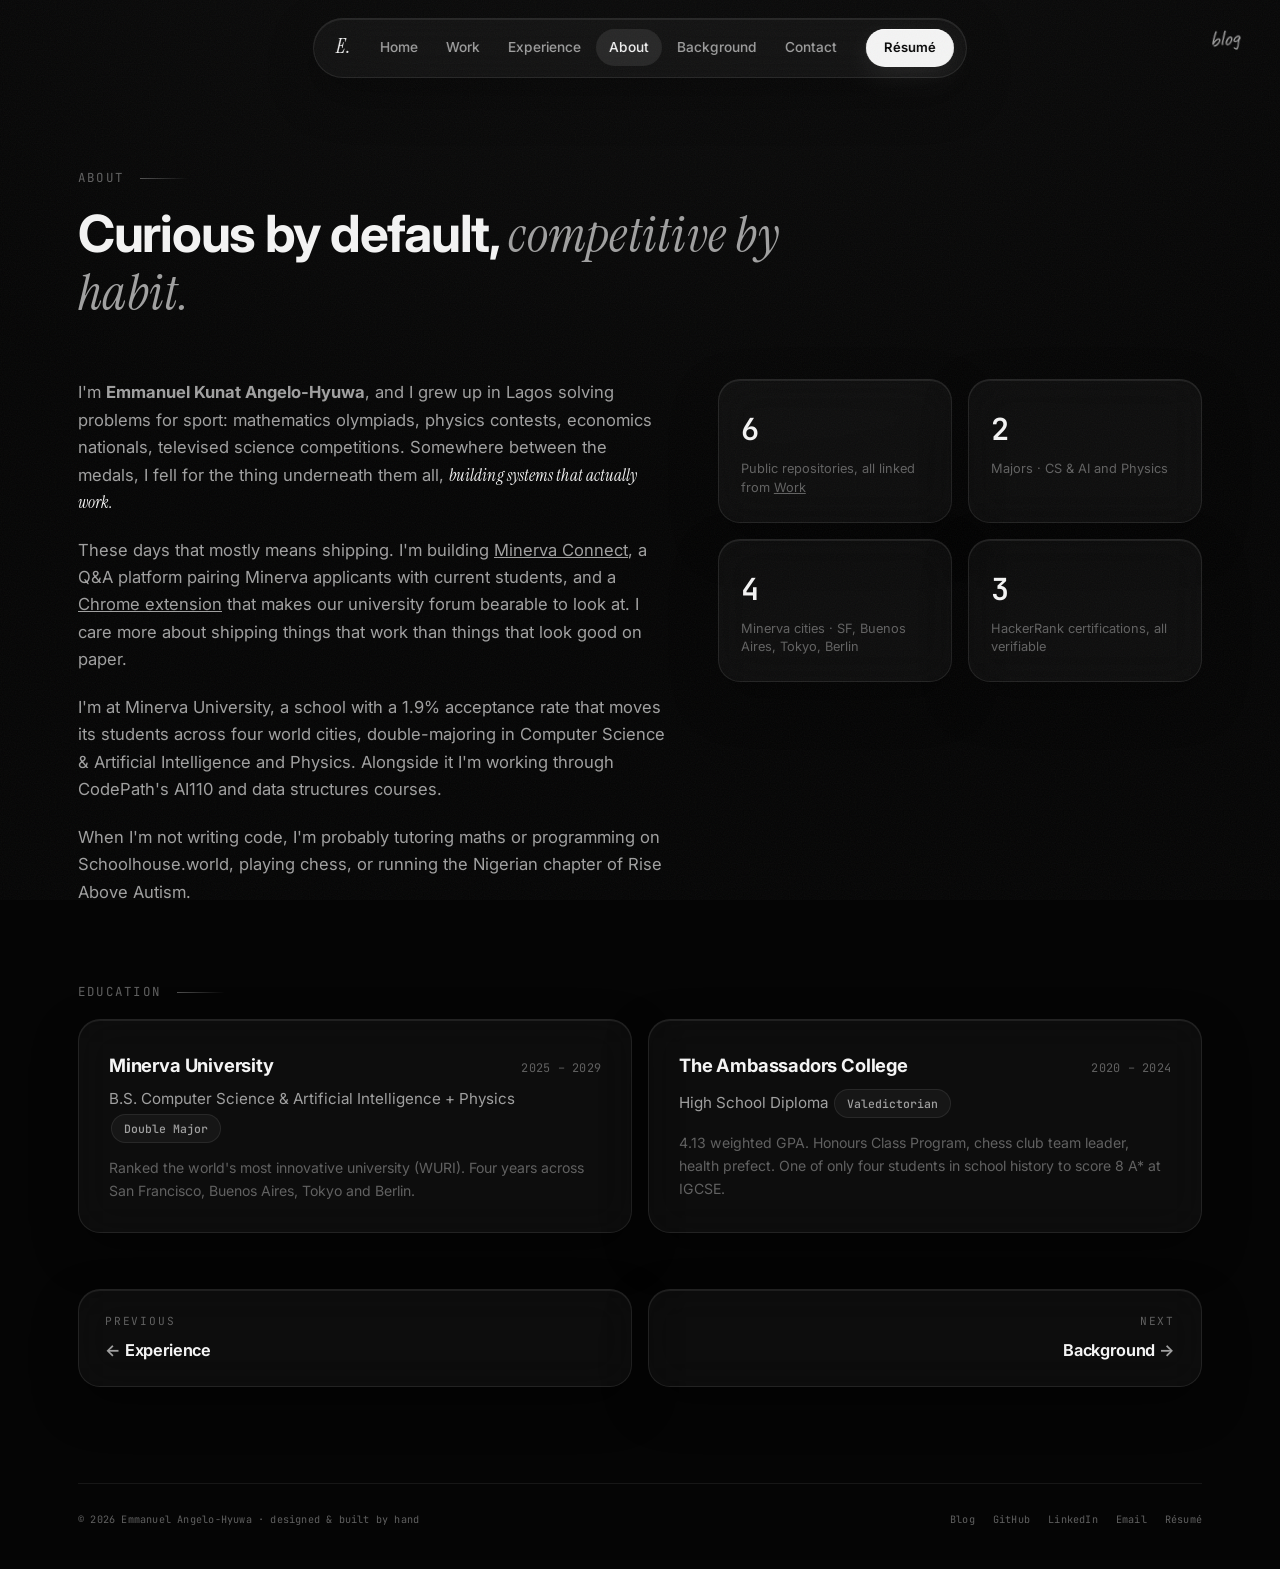
==== commit ee815730: "SEO: structured data, canonicals, and name variants Search engines have ignored meta keywords since " ====
--- a/about.html
+++ b/about.html
@@ -26,6 +26,11 @@
     />
     <meta name="twitter:image" content="https://www.hyuwa.dev/assets/og-pic-twitter.png" />
     <meta name="theme-color" content="#050505" />
+    <link rel="canonical" href="https://www.hyuwa.dev/about.html" />
+    <meta name="author" content="Emmanuel Kunat Angelo-Hyuwa" />
+    <meta property="og:site_name" content="Emmanuel Angelo-Hyuwa" />
+    <meta property="og:locale" content="en_US" />
+    <meta name="keywords" content="Emmanuel Kunat Angelo-Hyuwa, Emmanuel Angelo-Hyuwa, Emmanuel Angelo Hyuwa, Emmanuel Hyuwa, Kunat Angelo-Hyuwa, Angelo-Hyuwa, about, biography, Minerva University, double major, Minerva University student, Minerva University software engineer, Minerva University computer science, Nigerian software developer, Nigerian software engineer, Lagos software developer, software engineer portfolio, computer science and artificial intelligence, physics student" />
     <link rel="preconnect" href="https://fonts.googleapis.com" />
     <link rel="preconnect" href="https://fonts.gstatic.com" crossorigin />
     <link
@@ -78,10 +83,10 @@
         <div class="about__grid">
           <div class="about__text reveal">
             <p>
-              I grew up in Lagos solving problems for sport: mathematics olympiads, physics
-              contests, economics nationals, televised science competitions. Somewhere between
-              the medals, I fell for the thing underneath them all,
-              <em class="serif">building systems that actually work.</em>
+              I'm <strong>Emmanuel Kunat Angelo-Hyuwa</strong>, and I grew up in Lagos solving
+              problems for sport: mathematics olympiads, physics contests, economics nationals,
+              televised science competitions. Somewhere between the medals, I fell for the thing
+              underneath them all, <em class="serif">building systems that actually work.</em>
             </p>
             <p>
               These days that mostly means shipping. I'm building
